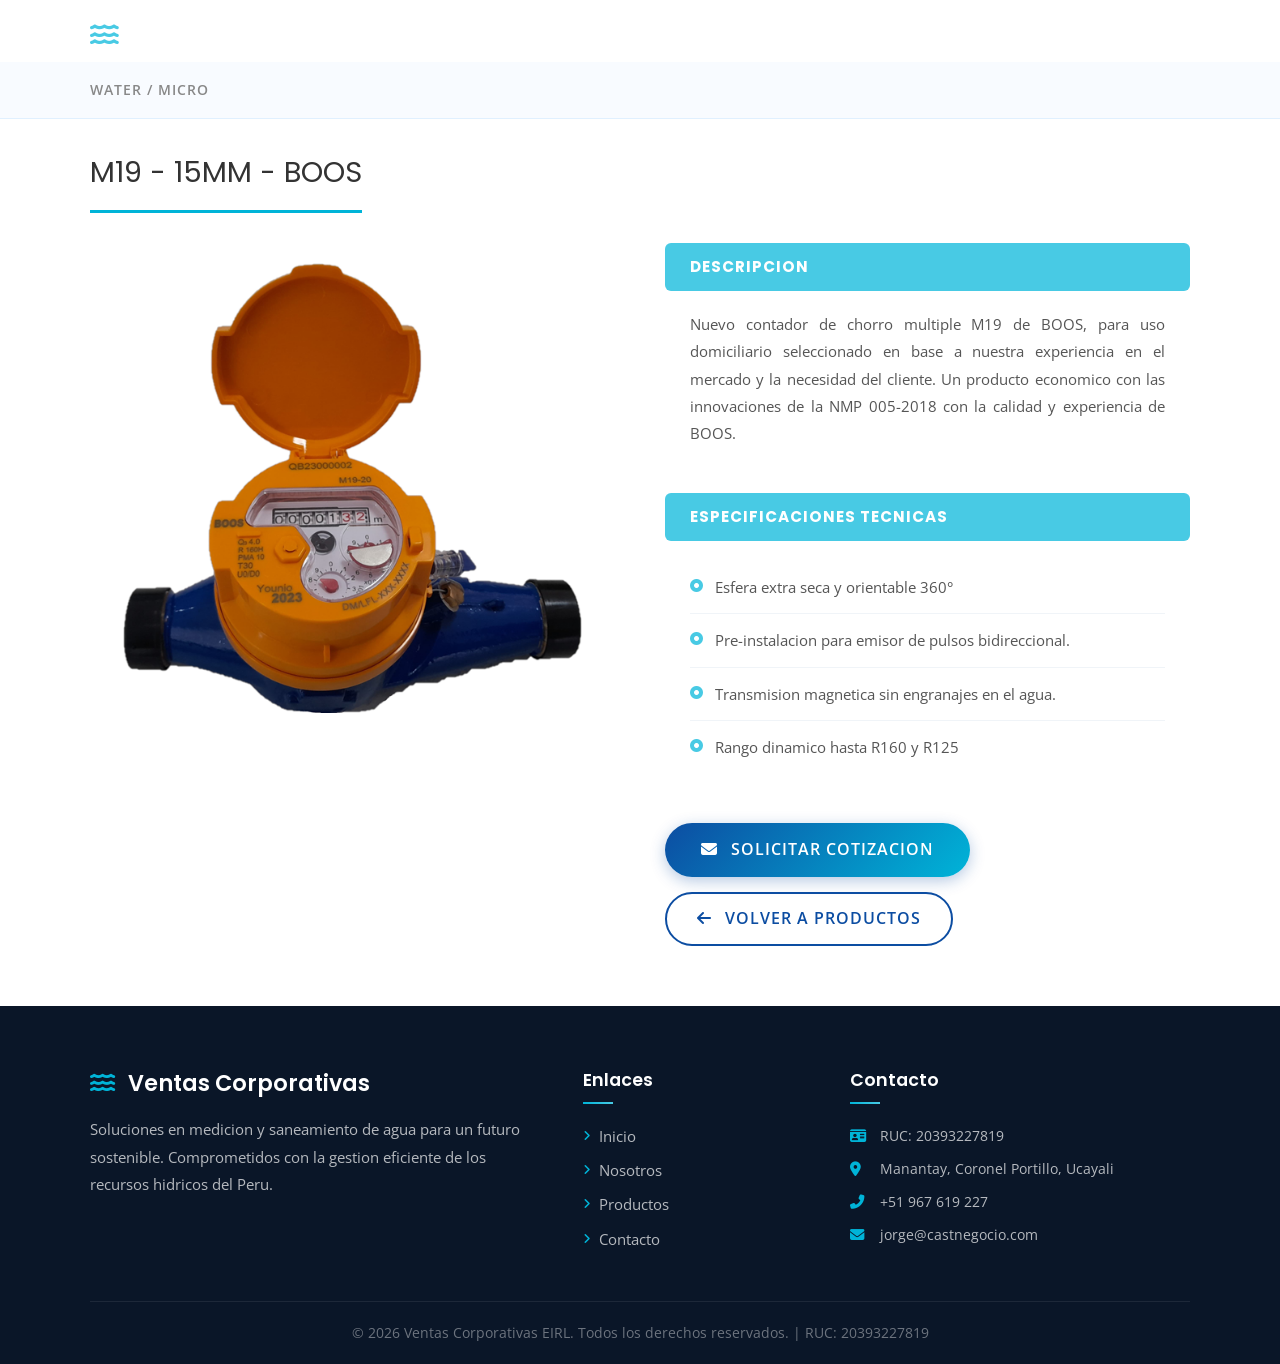
==== detail_product.html @ 10237d7d "Add product detail page with specs layout Replicates boos.com.pe detail view with: - Breadcrumb cate" ====
<!DOCTYPE html>
<html lang="es">
<head>
    <meta charset="UTF-8">
    <meta name="viewport" content="width=device-width, initial-scale=1.0">
    <title>Detalle Producto | Ventas Corporativas</title>
    <link rel="stylesheet" href="assets/css/styles.css">
    <link rel="stylesheet" href="assets/css/detail.css">
    <link rel="stylesheet" href="https://cdnjs.cloudflare.com/ajax/libs/font-awesome/6.4.2/css/all.min.css">
    <link href="https://fonts.googleapis.com/css2?family=Poppins:wght@300;400;500;600;700&family=Open+Sans:wght@300;400;600;700&display=swap" rel="stylesheet">
</head>
<body>

    <!-- ========== HEADER ========== -->
    <header id="header" class="header scrolled">
        <div class="nav-container">
            <a href="index.html" class="logo">
                <span class="logo-icon"><i class="fas fa-water"></i></span>
                <span class="logo-text">Ventas Corporativas</span>
            </a>
            <button class="menu-toggle" id="menuToggle" aria-label="Abrir menu">
                <i class="fas fa-bars"></i>
            </button>
            <nav class="navbar" id="navbar">
                <ul class="nav-list">
                    <li><a href="index.html" class="nav-link">Inicio</a></li>
                    <li><a href="index.html#nosotros" class="nav-link">Nosotros</a></li>
                    <li class="dropdown">
                        <a href="#" class="nav-link dropdown-toggle active">Productos <i class="fas fa-chevron-down"></i></a>
                        <ul class="dropdown-menu">
                            <li><a href="product.html"><i class="fas fa-faucet-drip"></i> Medidores de Agua</a></li>
                            <li><a href="product.html?search=electric"><i class="fas fa-bolt"></i> Medidores Electricos</a></li>
                            <li><a href="product.html?search=accessory"><i class="fas fa-toolbox"></i> Accesorios</a></li>
                            <li><a href="product.html?search=seals"><i class="fas fa-lock"></i> Precintos de Seguridad</a></li>
                            <li><a href="product.html?search=equipment"><i class="fas fa-gauge-high"></i> Equipos de Control</a></li>
                            <li><a href="product.html?search=measurement"><i class="fas fa-clipboard-check"></i> Gestion de Medicion</a></li>
                        </ul>
                    </li>
                    <li><a href="index.html#contacto" class="nav-link">Contacto</a></li>
                </ul>
            </nav>
        </div>
    </header>

    <!-- ========== BREADCRUMB ========== -->
    <section class="breadcrumb-section">
        <div class="container">
            <span class="breadcrumb-cat" id="productCategory">WATER / MICRO</span>
        </div>
    </section>

    <!-- ========== PRODUCT DETAIL ========== -->
    <section class="detail-section">
        <div class="container">
            <h1 class="detail-title" id="productTitle">M19 - 15MM - BOOS</h1>
            <div class="detail-grid">
                <!-- Left: Product Image -->
                <div class="detail-image-wrap">
                    <div class="detail-image">
                        <img id="productImage" src="assets/img/products/m19-15mm.jpg" alt="Producto">
                    </div>
                </div>

                <!-- Right: Product Info -->
                <div class="detail-info">
                    <!-- Description -->
                    <div class="info-block">
                        <div class="info-header">
                            <h3>DESCRIPCION</h3>
                        </div>
                        <div class="info-content">
                            <p id="productDescription">Nuevo contador de chorro multiple M19 de BOOS, para uso domiciliario seleccionado en base a nuestra experiencia en el mercado y la necesidad del cliente. Un producto economico con las innovaciones de la NMP 005-2018 con la calidad y experiencia de BOOS.</p>
                        </div>
                    </div>

                    <!-- Specifications -->
                    <div class="info-block">
                        <div class="info-header">
                            <h3>ESPECIFICACIONES TECNICAS</h3>
                        </div>
                        <div class="info-content">
                            <ul class="specs-list" id="productSpecs">
                                <li><i class="fas fa-circle-dot"></i> Esfera extra seca y orientable 360°</li>
                                <li><i class="fas fa-circle-dot"></i> Pre-instalacion para emisor de pulsos bidireccional.</li>
                                <li><i class="fas fa-circle-dot"></i> Transmision magnetica sin engranajes en el agua.</li>
                                <li><i class="fas fa-circle-dot"></i> Rango dinamico hasta R160 y R125</li>
                            </ul>
                        </div>
                    </div>

                    <!-- CTA -->
                    <div class="detail-cta">
                        <a href="index.html#contacto" class="btn btn-primary"><i class="fas fa-envelope"></i> Solicitar Cotizacion</a>
                        <a href="product.html" class="btn btn-outline-dark"><i class="fas fa-arrow-left"></i> Volver a Productos</a>
                    </div>
                </div>
            </div>
        </div>
    </section>

    <!-- ========== FOOTER ========== -->
    <footer class="footer">
        <div class="container">
            <div class="footer-grid">
                <div class="footer-brand">
                    <h3><i class="fas fa-water"></i> Ventas Corporativas</h3>
                    <p>Soluciones en medicion y saneamiento de agua para un futuro sostenible. Comprometidos con la gestion eficiente de los recursos hidricos del Peru.</p>
                </div>
                <div class="footer-links">
                    <h4>Enlaces</h4>
                    <ul>
                        <li><a href="index.html"><i class="fas fa-angle-right"></i> Inicio</a></li>
                        <li><a href="index.html#nosotros"><i class="fas fa-angle-right"></i> Nosotros</a></li>
                        <li><a href="product.html"><i class="fas fa-angle-right"></i> Productos</a></li>
                        <li><a href="index.html#contacto"><i class="fas fa-angle-right"></i> Contacto</a></li>
                    </ul>
                </div>
                <div class="footer-contact">
                    <h4>Contacto</h4>
                    <p><i class="fas fa-id-card"></i> RUC: 20393227819</p>
                    <p><i class="fas fa-map-marker-alt"></i> Manantay, Coronel Portillo, Ucayali</p>
                    <p><i class="fas fa-phone-alt"></i> +51 967 619 227</p>
                    <p><i class="fas fa-envelope"></i> jorge@castnegocio.com</p>
                </div>
            </div>
            <div class="footer-bottom">
                <p>&copy; 2026 Ventas Corporativas EIRL. Todos los derechos reservados. | RUC: 20393227819</p>
            </div>
        </div>
    </footer>

    <script src="assets/js/main.js"></script>
    <script src="assets/js/detail.js"></script>
</body>
</html>
---- assets/css/styles.css ----
/* ========== RESET & BASE ========== */
*, *::before, *::after {
    margin: 0;
    padding: 0;
    box-sizing: border-box;
}

html {
    scroll-behavior: smooth;
}

body {
    font-family: 'Open Sans', sans-serif;
    color: #333;
    line-height: 1.6;
    overflow-x: hidden;
}

h1, h2, h3, h4, h5, h6 {
    font-family: 'Poppins', sans-serif;
    font-weight: 600;
}

a {
    text-decoration: none;
    color: inherit;
    transition: color 0.3s ease;
}

ul {
    list-style: none;
}

img {
    max-width: 100%;
    height: auto;
}

.container {
    max-width: 1140px;
    margin: 0 auto;
    padding: 0 20px;
}

.section {
    padding: 90px 0;
    position: relative;
}

.section-header {
    text-align: center;
    margin-bottom: 55px;
}

.section-badge {
    display: inline-block;
    background: rgba(12, 77, 162, 0.08);
    color: #0C4DA2;
    padding: 6px 18px;
    border-radius: 30px;
    font-size: 0.85rem;
    font-weight: 600;
    margin-bottom: 12px;
    letter-spacing: 0.5px;
}

.section-badge i {
    margin-right: 6px;
}

.section-badge-light {
    background: rgba(255, 255, 255, 0.15);
    color: #fff;
}

.section-title {
    font-size: 2.2rem;
    color: #0C4DA2;
    margin-bottom: 15px;
    text-transform: uppercase;
    letter-spacing: 1px;
}

.section-title-light {
    color: #fff;
}

.title-divider {
    width: 60px;
    height: 3px;
    background: linear-gradient(90deg, #0C4DA2, #00B4D8);
    margin: 0 auto;
    border-radius: 2px;
}

.title-divider-light {
    background: linear-gradient(90deg, #48CAE4, #fff);
}

/* ========== BUTTONS ========== */
.btn {
    display: inline-block;
    padding: 14px 36px;
    border: none;
    border-radius: 30px;
    font-size: 1rem;
    font-weight: 600;
    cursor: pointer;
    transition: all 0.3s ease;
    text-transform: uppercase;
    letter-spacing: 1px;
}

.btn i {
    margin-right: 8px;
}

.btn-primary {
    background: linear-gradient(135deg, #0C4DA2, #00B4D8);
    color: #fff;
    box-shadow: 0 4px 15px rgba(12, 77, 162, 0.3);
}

.btn-primary:hover {
    transform: translateY(-3px);
    box-shadow: 0 8px 25px rgba(12, 77, 162, 0.4);
}

.btn-outline {
    background: transparent;
    color: #fff;
    border: 2px solid rgba(255, 255, 255, 0.5);
}

.btn-outline:hover {
    background: rgba(255, 255, 255, 0.15);
    border-color: #fff;
    transform: translateY(-3px);
}

.btn-block {
    width: 100%;
}

/* ========== HEADER ========== */
.header {
    position: fixed;
    top: 0;
    left: 0;
    width: 100%;
    z-index: 1000;
    padding: 15px 0;
    transition: all 0.4s ease;
    background: transparent;
}

.header.scrolled {
    background: linear-gradient(135deg, #0C4DA2, #0a3d82);
    padding: 10px 0;
    box-shadow: 0 4px 20px rgba(12, 77, 162, 0.3);
}

.nav-container {
    max-width: 1140px;
    margin: 0 auto;
    padding: 0 20px;
    display: flex;
    align-items: center;
    justify-content: space-between;
}

.logo {
    display: flex;
    align-items: center;
    gap: 10px;
    color: #fff;
    font-size: 1.4rem;
    font-weight: 700;
    font-family: 'Poppins', sans-serif;
}

.logo-icon {
    font-size: 1.6rem;
    color: #48CAE4;
}

.menu-toggle {
    display: none;
    background: none;
    border: none;
    color: #fff;
    font-size: 1.5rem;
    cursor: pointer;
}

.nav-list {
    display: flex;
    align-items: center;
    gap: 5px;
}

.nav-link {
    color: #fff;
    padding: 8px 18px;
    border-radius: 4px;
    font-weight: 500;
    font-size: 0.95rem;
    transition: background 0.3s ease;
}

.nav-link:hover,
.nav-link.active {
    background: rgba(255, 255, 255, 0.15);
}

/* Dropdown */
.dropdown {
    position: relative;
}

.dropdown-toggle i {
    font-size: 0.7rem;
    margin-left: 4px;
    transition: transform 0.3s ease;
}

.dropdown:hover .dropdown-toggle i {
    transform: rotate(180deg);
}

.dropdown-menu {
    position: absolute;
    top: 100%;
    left: 0;
    background: #fff;
    min-width: 240px;
    border-radius: 12px;
    box-shadow: 0 10px 40px rgba(12, 77, 162, 0.15);
    opacity: 0;
    visibility: hidden;
    transform: translateY(10px);
    transition: all 0.3s ease;
    padding: 10px 0;
    z-index: 100;
    border-top: 3px solid #00B4D8;
}

.dropdown:hover .dropdown-menu {
    opacity: 1;
    visibility: visible;
    transform: translateY(0);
}

.dropdown-menu a {
    display: block;
    padding: 10px 20px;
    color: #444;
    font-size: 0.9rem;
    transition: all 0.3s ease;
}

.dropdown-menu a i {
    margin-right: 10px;
    color: #00B4D8;
    width: 18px;
    text-align: center;
}

.dropdown-menu a:hover {
    background: #F0F8FF;
    color: #0C4DA2;
    padding-left: 25px;
}

/* ========== HERO ========== */
.hero {
    min-height: 100vh;
    display: flex;
    align-items: center;
    justify-content: center;
    text-align: center;
    position: relative;
    background: linear-gradient(160deg, #0a3d82 0%, #0C4DA2 30%, #0077B6 60%, #00B4D8 100%);
    overflow: hidden;
}

.hero-overlay {
    position: absolute;
    top: 0;
    left: 0;
    width: 100%;
    height: 100%;
    background:
        radial-gradient(ellipse at 20% 50%, rgba(72, 202, 228, 0.15) 0%, transparent 50%),
        radial-gradient(ellipse at 80% 20%, rgba(0, 180, 216, 0.1) 0%, transparent 50%);
}

/* Water drops animation */
.water-drops {
    position: absolute;
    top: 0;
    left: 0;
    width: 100%;
    height: 100%;
    pointer-events: none;
    z-index: 1;
}

.drop {
    position: absolute;
    width: 20px;
    height: 20px;
    background: radial-gradient(circle at 30% 30%, rgba(255,255,255,0.3), rgba(72,202,228,0.15));
    border-radius: 50% 50% 50% 0;
    transform: rotate(-45deg);
    animation: dropFall linear infinite;
    opacity: 0;
}

.drop-1 { left: 10%; width: 14px; height: 14px; animation-duration: 8s; animation-delay: 0s; }
.drop-2 { left: 25%; width: 10px; height: 10px; animation-duration: 10s; animation-delay: 2s; }
.drop-3 { left: 55%; width: 18px; height: 18px; animation-duration: 7s; animation-delay: 4s; }
.drop-4 { left: 75%; width: 12px; height: 12px; animation-duration: 9s; animation-delay: 1s; }
.drop-5 { left: 90%; width: 16px; height: 16px; animation-duration: 11s; animation-delay: 3s; }

@keyframes dropFall {
    0%   { top: -5%; opacity: 0; }
    10%  { opacity: 0.6; }
    90%  { opacity: 0.4; }
    100% { top: 100%; opacity: 0; }
}

/* Waves */
.waves-container {
    position: absolute;
    bottom: 0;
    left: 0;
    width: 100%;
    height: 100px;
    z-index: 2;
}

.waves {
    width: 100%;
    height: 100%;
}

.wave-parallax > use {
    animation: waveMove 20s cubic-bezier(0.55, 0.5, 0.45, 0.5) infinite;
}

.wave-parallax > use:nth-child(1) { animation-delay: -2s; animation-duration: 8s; }
.wave-parallax > use:nth-child(2) { animation-delay: -3s; animation-duration: 12s; }
.wave-parallax > use:nth-child(3) { animation-delay: -4s; animation-duration: 16s; }
.wave-parallax > use:nth-child(4) { animation-delay: -5s; animation-duration: 24s; }

@keyframes waveMove {
    0%   { transform: translate3d(-90px, 0, 0); }
    100% { transform: translate3d(85px, 0, 0); }
}

.hero-content {
    position: relative;
    z-index: 3;
    padding: 20px;
}

.hero-logo {
    margin-bottom: 25px;
}

.hero-logo-circle {
    width: 110px;
    height: 110px;
    border-radius: 50%;
    background: rgba(255, 255, 255, 0.1);
    border: 2px solid rgba(255, 255, 255, 0.2);
    display: inline-flex;
    align-items: center;
    justify-content: center;
    backdrop-filter: blur(10px);
    animation: logoPulse 3s ease-in-out infinite;
}

@keyframes logoPulse {
    0%, 100% { box-shadow: 0 0 0 0 rgba(72, 202, 228, 0.3); }
    50%      { box-shadow: 0 0 0 20px rgba(72, 202, 228, 0); }
}

.hero-logo-icon {
    font-size: 3rem;
    color: #fff;
    filter: drop-shadow(0 0 15px rgba(72, 202, 228, 0.5));
}

.hero-title {
    font-size: 3.5rem;
    color: #fff;
    margin-bottom: 8px;
    font-weight: 700;
    letter-spacing: 2px;
    text-shadow: 0 2px 10px rgba(0, 0, 0, 0.2);
}

.hero-subtitle {
    font-size: 1.3rem;
    color: #48CAE4;
    font-weight: 600;
    text-transform: uppercase;
    letter-spacing: 4px;
    margin-bottom: 20px;
    font-family: 'Poppins', sans-serif;
}

.hero-tagline {
    font-size: 1.1rem;
    color: rgba(255, 255, 255, 0.8);
    margin-bottom: 40px;
    max-width: 550px;
    margin-left: auto;
    margin-right: auto;
    font-weight: 300;
    line-height: 1.8;
}

.hero-buttons {
    display: flex;
    gap: 15px;
    justify-content: center;
    flex-wrap: wrap;
}

/* ========== ABOUT ========== */
.about {
    background: #fff;
    overflow: hidden;
}

.about-bg {
    position: absolute;
    top: 0;
    right: 0;
    width: 40%;
    height: 100%;
    background: linear-gradient(135deg, #F0F8FF, #e0f0ff);
    clip-path: polygon(20% 0, 100% 0, 100% 100%, 0% 100%);
}

.about-content {
    position: relative;
    z-index: 1;
}

.about-grid {
    display: grid;
    grid-template-columns: 1.2fr 0.8fr;
    gap: 50px;
    align-items: center;
}

.about-text p {
    font-size: 1.05rem;
    color: #555;
    margin-bottom: 20px;
    line-height: 1.9;
}

.about-text strong {
    color: #0C4DA2;
}

.about-features {
    display: grid;
    grid-template-columns: 1fr 1fr;
    gap: 20px;
}

.about-feature {
    display: flex;
    align-items: center;
    gap: 12px;
    padding: 18px 20px;
    background: #F0F8FF;
    border-radius: 12px;
    border: 1px solid #e0f0ff;
    transition: all 0.3s ease;
}

.about-feature:hover {
    transform: translateY(-3px);
    box-shadow: 0 8px 25px rgba(12, 77, 162, 0.1);
    border-color: #00B4D8;
}

.about-feature i {
    font-size: 1.4rem;
    color: #00B4D8;
    flex-shrink: 0;
}

.about-feature span {
    font-size: 0.9rem;
    font-weight: 600;
    color: #0C4DA2;
}

/* ========== METRICS ========== */
.metrics {
    background: #F0F8FF;
}

.metrics-grid {
    display: grid;
    grid-template-columns: repeat(3, 1fr);
    gap: 40px;
}

.metric-item {
    text-align: center;
    background: #fff;
    padding: 35px 25px;
    border-radius: 16px;
    box-shadow: 0 5px 20px rgba(12, 77, 162, 0.06);
    border: 1px solid #e0f0ff;
}

.metric-icon {
    font-size: 2.5rem;
    color: #00B4D8;
    margin-bottom: 15px;
}

.metric-label {
    font-size: 1.05rem;
    color: #0C4DA2;
    margin-bottom: 18px;
    font-weight: 600;
}

.progress-bar {
    width: 100%;
    height: 26px;
    background: #e0f0ff;
    border-radius: 15px;
    overflow: hidden;
    position: relative;
}

.progress-fill {
    height: 100%;
    background: linear-gradient(90deg, #0C4DA2, #00B4D8);
    border-radius: 15px;
    display: flex;
    align-items: center;
    justify-content: center;
    color: #fff;
    font-size: 0.85rem;
    font-weight: 700;
    width: 0%;
    transition: width 1.5s ease-in-out;
}

/* ========== ADVANTAGES / SERVICES ========== */
.advantages {
    background: #fff;
}

.advantages-grid {
    display: grid;
    grid-template-columns: repeat(3, 1fr);
    gap: 30px;
}

.advantage-card {
    text-align: center;
    padding: 40px 25px;
    border-radius: 16px;
    background: #fff;
    border: 1px solid #e0f0ff;
    transition: all 0.4s ease;
    position: relative;
    overflow: hidden;
}

.advantage-card::before {
    content: '';
    position: absolute;
    top: 0;
    left: 0;
    width: 100%;
    height: 4px;
    background: linear-gradient(90deg, #0C4DA2, #00B4D8);
    transform: scaleX(0);
    transition: transform 0.4s ease;
    transform-origin: left;
}

.advantage-card:hover::before {
    transform: scaleX(1);
}

.advantage-card:hover {
    transform: translateY(-8px);
    box-shadow: 0 15px 40px rgba(12, 77, 162, 0.12);
    border-color: transparent;
}

.advantage-icon {
    width: 85px;
    height: 85px;
    background: linear-gradient(135deg, #0C4DA2, #00B4D8);
    border-radius: 50%;
    display: flex;
    align-items: center;
    justify-content: center;
    margin: 0 auto 22px;
    font-size: 1.8rem;
    color: #fff;
    transition: transform 0.4s ease;
    box-shadow: 0 8px 25px rgba(12, 77, 162, 0.25);
}

.advantage-card:hover .advantage-icon {
    transform: scale(1.1) rotate(5deg);
}

.advantage-card h3 {
    font-size: 1.15rem;
    color: #0C4DA2;
    margin-bottom: 12px;
}

.advantage-card p {
    font-size: 0.93rem;
    color: #666;
    line-height: 1.7;
}

/* ========== FAQ ========== */
.faq {
    background: linear-gradient(160deg, #0a3d82 0%, #0C4DA2 40%, #0077B6 100%);
    overflow: hidden;
}

.faq-bg {
    position: absolute;
    top: 0;
    left: 0;
    width: 100%;
    height: 100%;
    background:
        radial-gradient(ellipse at 10% 90%, rgba(72, 202, 228, 0.1) 0%, transparent 50%),
        radial-gradient(ellipse at 90% 10%, rgba(0, 180, 216, 0.08) 0%, transparent 50%);
}

.faq-grid {
    max-width: 800px;
    margin: 0 auto;
    position: relative;
    z-index: 1;
}

.faq-item {
    margin-bottom: 15px;
    border-radius: 12px;
    overflow: hidden;
    background: rgba(255, 255, 255, 0.08);
    backdrop-filter: blur(10px);
    border: 1px solid rgba(255, 255, 255, 0.1);
    transition: background 0.3s ease;
}

.faq-item:hover {
    background: rgba(255, 255, 255, 0.12);
}

.faq-question {
    padding: 20px 25px;
    display: flex;
    align-items: center;
    justify-content: space-between;
    cursor: pointer;
    color: #fff;
    font-weight: 600;
    font-size: 1rem;
    transition: background 0.3s ease;
}

.faq-question:hover {
    background: rgba(255, 255, 255, 0.05);
}

.faq-question i {
    font-size: 0.9rem;
    transition: transform 0.3s ease;
    flex-shrink: 0;
    margin-left: 15px;
    color: #48CAE4;
}

.faq-question.active i {
    transform: rotate(45deg);
}

.faq-answer {
    max-height: 0;
    overflow: hidden;
    transition: max-height 0.4s ease, padding 0.4s ease;
}

.faq-answer.open {
    max-height: 300px;
}

.faq-answer p {
    padding: 0 25px 20px;
    color: rgba(255, 255, 255, 0.8);
    font-size: 0.95rem;
    line-height: 1.8;
}

/* ========== CONTACT ========== */
.contact {
    background: #F0F8FF;
}

.contact-grid {
    display: grid;
    grid-template-columns: 1fr 1fr;
    gap: 50px;
    align-items: start;
}

.contact-info {
    padding: 10px 0;
}

.contact-item {
    display: flex;
    align-items: flex-start;
    gap: 20px;
    margin-bottom: 30px;
}

.contact-icon-wrap {
    width: 48px;
    height: 48px;
    background: linear-gradient(135deg, #0C4DA2, #00B4D8);
    border-radius: 12px;
    display: flex;
    align-items: center;
    justify-content: center;
    flex-shrink: 0;
}

.contact-icon-wrap i {
    font-size: 1.1rem;
    color: #fff;
}

.contact-item h4 {
    font-size: 1rem;
    color: #0C4DA2;
    margin-bottom: 5px;
}

.contact-item p {
    font-size: 0.95rem;
    color: #555;
}

.contact-social {
    display: flex;
    gap: 15px;
    margin-top: 10px;
}

.social-icon {
    width: 45px;
    height: 45px;
    border-radius: 50%;
    display: flex;
    align-items: center;
    justify-content: center;
    font-size: 1.1rem;
    color: #fff;
    transition: all 0.3s ease;
}

.social-icon:hover {
    transform: translateY(-3px);
    box-shadow: 0 5px 15px rgba(0, 0, 0, 0.2);
}

.social-facebook { background: #3B5998; }
.social-twitter { background: #1DA1F2; }
.social-instagram { background: linear-gradient(135deg, #E4405F, #C13584, #833AB4); }

.contact-form-wrapper {
    background: #fff;
    padding: 40px;
    border-radius: 16px;
    box-shadow: 0 10px 40px rgba(12, 77, 162, 0.08);
    border: 1px solid #e0f0ff;
}

.form-title {
    font-size: 1.2rem;
    color: #0C4DA2;
    margin-bottom: 25px;
}

.form-title i {
    margin-right: 8px;
    color: #00B4D8;
}

.form-group {
    margin-bottom: 18px;
}

.form-group input,
.form-group textarea,
.form-group select {
    width: 100%;
    padding: 14px 20px;
    border: 2px solid #e0f0ff;
    border-radius: 10px;
    font-size: 0.95rem;
    font-family: 'Open Sans', sans-serif;
    color: #333;
    transition: border-color 0.3s ease, box-shadow 0.3s ease;
    outline: none;
    background: #F9FCFF;
    -webkit-appearance: none;
}

.form-group select {
    cursor: pointer;
    color: #777;
    background-image: url("data:image/svg+xml,%3Csvg xmlns='http://www.w3.org/2000/svg' width='12' height='12' viewBox='0 0 12 12'%3E%3Cpath fill='%230C4DA2' d='M6 8L1 3h10z'/%3E%3C/svg%3E");
    background-repeat: no-repeat;
    background-position: right 16px center;
    padding-right: 40px;
}

.form-group input:focus,
.form-group textarea:focus,
.form-group select:focus {
    border-color: #00B4D8;
    background: #fff;
    box-shadow: 0 0 0 3px rgba(0, 180, 216, 0.1);
}

.form-group textarea {
    resize: vertical;
    min-height: 110px;
}

/* ========== FOOTER ========== */
.footer {
    background: #0A1628;
    color: rgba(255, 255, 255, 0.7);
    padding: 60px 0 0;
}

.footer-grid {
    display: grid;
    grid-template-columns: 2fr 1fr 1.5fr;
    gap: 40px;
    padding-bottom: 40px;
    border-bottom: 1px solid rgba(255, 255, 255, 0.08);
}

.footer-brand h3 {
    color: #fff;
    font-size: 1.4rem;
    margin-bottom: 15px;
}

.footer-brand h3 i {
    margin-right: 8px;
    color: #00B4D8;
}

.footer-brand p {
    font-size: 0.95rem;
    line-height: 1.8;
}

.footer-links h4,
.footer-contact h4 {
    color: #fff;
    font-size: 1.1rem;
    margin-bottom: 20px;
    position: relative;
    padding-bottom: 10px;
}

.footer-links h4::after,
.footer-contact h4::after {
    content: '';
    position: absolute;
    bottom: 0;
    left: 0;
    width: 30px;
    height: 2px;
    background: linear-gradient(90deg, #00B4D8, #48CAE4);
}

.footer-links ul li {
    margin-bottom: 10px;
}

.footer-links ul li a {
    font-size: 0.95rem;
    transition: all 0.3s ease;
    display: flex;
    align-items: center;
    gap: 8px;
}

.footer-links ul li a i {
    font-size: 0.75rem;
    color: #00B4D8;
}

.footer-links ul li a:hover {
    color: #48CAE4;
    padding-left: 5px;
}

.footer-contact p {
    font-size: 0.9rem;
    margin-bottom: 10px;
}

.footer-contact p i {
    margin-right: 10px;
    color: #00B4D8;
    width: 16px;
}

.footer-bottom {
    text-align: center;
    padding: 20px 0;
    font-size: 0.85rem;
    color: rgba(255, 255, 255, 0.4);
}

/* ========== ANIMATIONS ========== */
.fade-in {
    opacity: 0;
    transform: translateY(30px);
    transition: opacity 0.6s ease, transform 0.6s ease;
}

.fade-in.visible {
    opacity: 1;
    transform: translateY(0);
}

/* ========== RESPONSIVE ========== */
@media (max-width: 992px) {
    .hero-title {
        font-size: 2.5rem;
    }

    .hero-subtitle {
        font-size: 1rem;
        letter-spacing: 2px;
    }

    .about-grid {
        grid-template-columns: 1fr;
        gap: 30px;
    }

    .metrics-grid {
        grid-template-columns: 1fr;
        gap: 25px;
        max-width: 450px;
        margin: 0 auto;
    }

    .advantages-grid {
        grid-template-columns: repeat(2, 1fr);
    }

    .contact-grid {
        grid-template-columns: 1fr;
    }

    .footer-grid {
        grid-template-columns: 1fr;
        gap: 30px;
    }

    .about-bg {
        display: none;
    }
}

@media (max-width: 768px) {
    .menu-toggle {
        display: block;
    }

    .navbar {
        position: fixed;
        top: 0;
        right: -100%;
        width: 280px;
        height: 100vh;
        background: linear-gradient(180deg, #0C4DA2, #0a3d82);
        padding: 80px 30px 30px;
        transition: right 0.4s ease;
        box-shadow: -5px 0 20px rgba(0, 0, 0, 0.2);
        z-index: 999;
    }

    .navbar.open {
        right: 0;
    }

    .nav-list {
        flex-direction: column;
        gap: 5px;
    }

    .nav-link {
        width: 100%;
        display: block;
    }

    .dropdown-menu {
        position: static;
        box-shadow: none;
        background: rgba(255, 255, 255, 0.1);
        border-radius: 8px;
        border-top: none;
        opacity: 1;
        visibility: visible;
        transform: none;
        max-height: 0;
        overflow: hidden;
        transition: max-height 0.3s ease;
        padding: 0;
    }

    .dropdown.open .dropdown-menu {
        max-height: 400px;
        padding: 5px 0;
    }

    .dropdown-menu a {
        color: rgba(255, 255, 255, 0.8);
        font-size: 0.85rem;
    }

    .dropdown-menu a i {
        color: #48CAE4;
    }

    .dropdown-menu a:hover {
        background: rgba(255, 255, 255, 0.1);
        color: #fff;
    }

    .hero-title {
        font-size: 2rem;
    }

    .hero-subtitle {
        font-size: 0.85rem;
    }

    .hero-tagline {
        font-size: 0.95rem;
    }

    .hero-logo-circle {
        width: 85px;
        height: 85px;
    }

    .hero-logo-icon {
        font-size: 2.2rem;
    }

    .section-title {
        font-size: 1.8rem;
    }

    .section {
        padding: 70px 0;
    }

    .advantages-grid {
        grid-template-columns: 1fr;
        max-width: 400px;
        margin: 0 auto;
    }

    .about-features {
        grid-template-columns: 1fr;
    }

    .contact-form-wrapper {
        padding: 25px;
    }

    .waves-container {
        height: 60px;
    }
}

@media (max-width: 480px) {
    .hero-title {
        font-size: 1.6rem;
    }

    .hero-subtitle {
        font-size: 0.75rem;
        letter-spacing: 1.5px;
    }

    .section {
        padding: 60px 0;
    }

    .advantage-card {
        padding: 30px 20px;
    }

    .hero-buttons {
        flex-direction: column;
        align-items: center;
    }

    .hero-buttons .btn {
        width: 100%;
        max-width: 280px;
    }
}
---- assets/css/detail.css ----
/* ========== BREADCRUMB ========== */
.breadcrumb-section {
    margin-top: 62px;
    padding: 15px 0;
    background: #f8fbff;
    border-bottom: 1px solid #e0f0ff;
}

.breadcrumb-cat {
    font-size: 0.85rem;
    font-weight: 600;
    color: #888;
    letter-spacing: 1px;
    text-transform: uppercase;
}

/* ========== DETAIL SECTION ========== */
.detail-section {
    padding: 30px 0 60px;
    background: #fff;
}

.detail-title {
    font-size: 1.8rem;
    color: #333;
    font-weight: 400;
    font-family: 'Poppins', sans-serif;
    margin-bottom: 20px;
    padding-bottom: 15px;
    border-bottom: 3px solid #00B4D8;
    display: inline-block;
}

.detail-grid {
    display: grid;
    grid-template-columns: 1fr 1fr;
    gap: 50px;
    align-items: start;
    margin-top: 10px;
}

/* ========== PRODUCT IMAGE ========== */
.detail-image-wrap {
    position: sticky;
    top: 80px;
}

.detail-image {
    background: #fff;
    border-radius: 12px;
    padding: 20px;
    display: flex;
    align-items: center;
    justify-content: center;
    min-height: 400px;
}

.detail-image img {
    max-width: 100%;
    max-height: 450px;
    object-fit: contain;
    transition: transform 0.3s ease;
}

.detail-image img:hover {
    transform: scale(1.03);
}

/* ========== INFO BLOCKS ========== */
.info-block {
    margin-bottom: 25px;
}

.info-header {
    background: #48CAE4;
    padding: 12px 25px;
    border-radius: 6px;
    margin-bottom: 0;
}

.info-header h3 {
    color: #fff;
    font-size: 0.95rem;
    font-weight: 700;
    letter-spacing: 1px;
    text-transform: uppercase;
    margin: 0;
}

.info-content {
    padding: 20px 25px;
    background: #fff;
}

.info-content p {
    font-size: 0.95rem;
    color: #555;
    line-height: 1.8;
    text-align: justify;
}

/* ========== SPECS LIST ========== */
.specs-list {
    list-style: none;
    padding: 0;
    margin: 0;
}

.specs-list li {
    padding: 14px 0;
    font-size: 0.95rem;
    color: #555;
    border-bottom: 1px solid #f0f4f8;
    display: flex;
    align-items: flex-start;
    gap: 12px;
    line-height: 1.6;
}

.specs-list li:last-child {
    border-bottom: none;
}

.specs-list li i {
    color: #48CAE4;
    font-size: 0.8rem;
    margin-top: 5px;
    flex-shrink: 0;
}

/* ========== CTA ========== */
.detail-cta {
    display: flex;
    gap: 15px;
    margin-top: 30px;
    flex-wrap: wrap;
}

.btn-outline-dark {
    background: transparent;
    color: #0C4DA2;
    border: 2px solid #0C4DA2;
    padding: 12px 30px;
}

.btn-outline-dark:hover {
    background: #0C4DA2;
    color: #fff;
    transform: translateY(-2px);
}

.btn-outline-dark i {
    margin-right: 8px;
}

/* ========== RESPONSIVE ========== */
@media (max-width: 992px) {
    .detail-grid {
        grid-template-columns: 1fr;
        gap: 30px;
    }

    .detail-image-wrap {
        position: static;
    }

    .detail-image {
        min-height: 300px;
    }
}

@media (max-width: 768px) {
    .breadcrumb-section {
        margin-top: 56px;
    }

    .detail-title {
        font-size: 1.4rem;
    }

    .detail-image {
        min-height: 250px;
        padding: 15px;
    }

    .detail-image img {
        max-height: 300px;
    }

    .info-header {
        padding: 10px 18px;
    }

    .info-content {
        padding: 15px 18px;
    }

    .detail-cta {
        flex-direction: column;
    }

    .detail-cta .btn {
        width: 100%;
        text-align: center;
    }
}
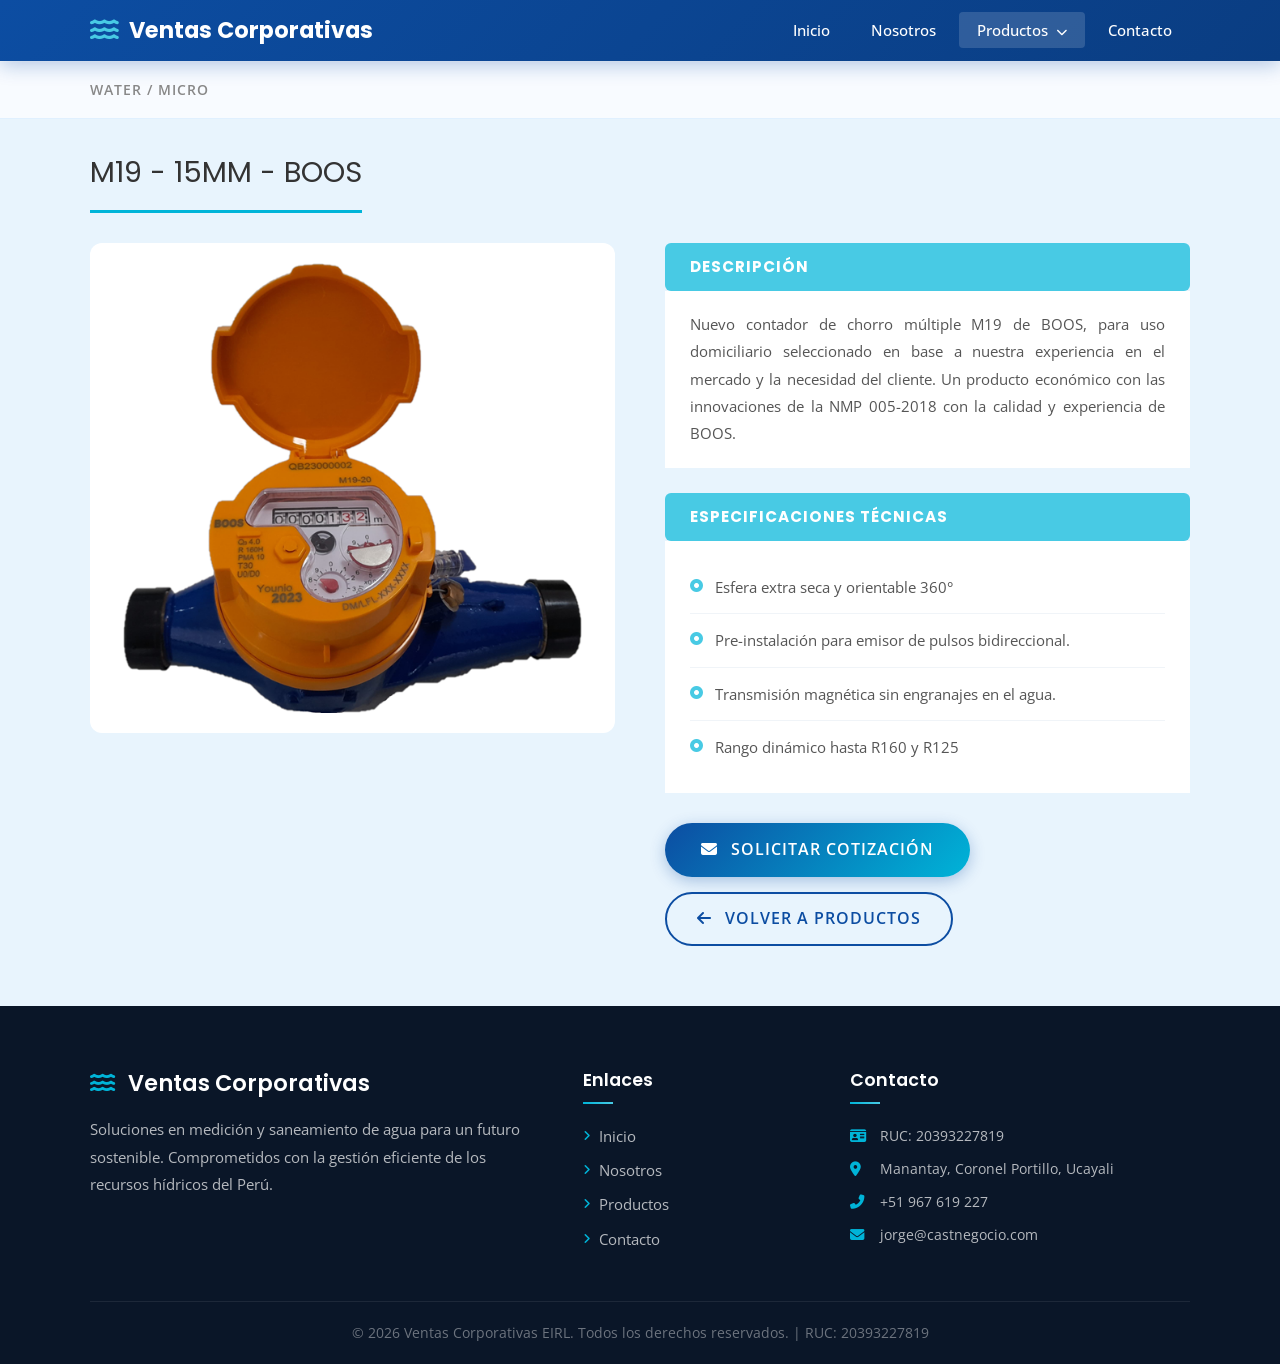
==== commit 94b71770: "Corregir gramática y tildes en todas las páginas Revisión completa de ortografía española: - Tildes " ====
--- a/detail_product.html
+++ b/detail_product.html
@@ -4,6 +4,8 @@
     <meta charset="UTF-8">
     <meta name="viewport" content="width=device-width, initial-scale=1.0">
     <title>Detalle Producto | Ventas Corporativas</title>
+    <link rel="icon" type="image/x-icon" href="favicon.ico">
+    <link rel="icon" type="image/png" href="favicon.png">
     <link rel="stylesheet" href="assets/css/styles.css">
     <link rel="stylesheet" href="assets/css/detail.css">
     <link rel="stylesheet" href="https://cdnjs.cloudflare.com/ajax/libs/font-awesome/6.4.2/css/all.min.css">
@@ -18,7 +20,7 @@
                 <span class="logo-icon"><i class="fas fa-water"></i></span>
                 <span class="logo-text">Ventas Corporativas</span>
             </a>
-            <button class="menu-toggle" id="menuToggle" aria-label="Abrir menu">
+            <button class="menu-toggle" id="menuToggle" aria-label="Abrir menú">
                 <i class="fas fa-bars"></i>
             </button>
             <nav class="navbar" id="navbar">
@@ -29,11 +31,11 @@
                         <a href="#" class="nav-link dropdown-toggle active">Productos <i class="fas fa-chevron-down"></i></a>
                         <ul class="dropdown-menu">
                             <li><a href="product.html"><i class="fas fa-faucet-drip"></i> Medidores de Agua</a></li>
-                            <li><a href="product.html?search=electric"><i class="fas fa-bolt"></i> Medidores Electricos</a></li>
+                            <li><a href="product.html?search=electric"><i class="fas fa-bolt"></i> Medidores Eléctricos</a></li>
                             <li><a href="product.html?search=accessory"><i class="fas fa-toolbox"></i> Accesorios</a></li>
                             <li><a href="product.html?search=seals"><i class="fas fa-lock"></i> Precintos de Seguridad</a></li>
                             <li><a href="product.html?search=equipment"><i class="fas fa-gauge-high"></i> Equipos de Control</a></li>
-                            <li><a href="product.html?search=measurement"><i class="fas fa-clipboard-check"></i> Gestion de Medicion</a></li>
+                            <li><a href="product.html?search=measurement"><i class="fas fa-clipboard-check"></i> Gestión de Medición</a></li>
                         </ul>
                     </li>
                     <li><a href="index.html#contacto" class="nav-link">Contacto</a></li>
@@ -66,31 +68,31 @@
                     <!-- Description -->
                     <div class="info-block">
                         <div class="info-header">
-                            <h3>DESCRIPCION</h3>
+                            <h3>DESCRIPCIÓN</h3>
                         </div>
                         <div class="info-content">
-                            <p id="productDescription">Nuevo contador de chorro multiple M19 de BOOS, para uso domiciliario seleccionado en base a nuestra experiencia en el mercado y la necesidad del cliente. Un producto economico con las innovaciones de la NMP 005-2018 con la calidad y experiencia de BOOS.</p>
+                            <p id="productDescription">Nuevo contador de chorro múltiple M19 de BOOS, para uso domiciliario seleccionado en base a nuestra experiencia en el mercado y la necesidad del cliente. Un producto económico con las innovaciones de la NMP 005-2018 con la calidad y experiencia de BOOS.</p>
                         </div>
                     </div>
 
                     <!-- Specifications -->
                     <div class="info-block">
                         <div class="info-header">
-                            <h3>ESPECIFICACIONES TECNICAS</h3>
+                            <h3>ESPECIFICACIONES TÉCNICAS</h3>
                         </div>
                         <div class="info-content">
                             <ul class="specs-list" id="productSpecs">
                                 <li><i class="fas fa-circle-dot"></i> Esfera extra seca y orientable 360°</li>
-                                <li><i class="fas fa-circle-dot"></i> Pre-instalacion para emisor de pulsos bidireccional.</li>
-                                <li><i class="fas fa-circle-dot"></i> Transmision magnetica sin engranajes en el agua.</li>
-                                <li><i class="fas fa-circle-dot"></i> Rango dinamico hasta R160 y R125</li>
+                                <li><i class="fas fa-circle-dot"></i> Pre-instalación para emisor de pulsos bidireccional.</li>
+                                <li><i class="fas fa-circle-dot"></i> Transmisión magnética sin engranajes en el agua.</li>
+                                <li><i class="fas fa-circle-dot"></i> Rango dinámico hasta R160 y R125</li>
                             </ul>
                         </div>
                     </div>
 
                     <!-- CTA -->
                     <div class="detail-cta">
-                        <a href="index.html#contacto" class="btn btn-primary"><i class="fas fa-envelope"></i> Solicitar Cotizacion</a>
+                        <a href="index.html#contacto" class="btn btn-primary"><i class="fas fa-envelope"></i> Solicitar Cotización</a>
                         <a href="product.html" class="btn btn-outline-dark"><i class="fas fa-arrow-left"></i> Volver a Productos</a>
                     </div>
                 </div>
@@ -104,7 +106,7 @@
             <div class="footer-grid">
                 <div class="footer-brand">
                     <h3><i class="fas fa-water"></i> Ventas Corporativas</h3>
-                    <p>Soluciones en medicion y saneamiento de agua para un futuro sostenible. Comprometidos con la gestion eficiente de los recursos hidricos del Peru.</p>
+                    <p>Soluciones en medición y saneamiento de agua para un futuro sostenible. Comprometidos con la gestión eficiente de los recursos hídricos del Perú.</p>
                 </div>
                 <div class="footer-links">
                     <h4>Enlaces</h4>
--- a/assets/css/detail.css
+++ b/assets/css/detail.css
@@ -17,7 +17,7 @@
 /* ========== DETAIL SECTION ========== */
 .detail-section {
     padding: 30px 0 60px;
-    background: #fff;
+    background: #E8F4FD;
 }
 
 .detail-title {
